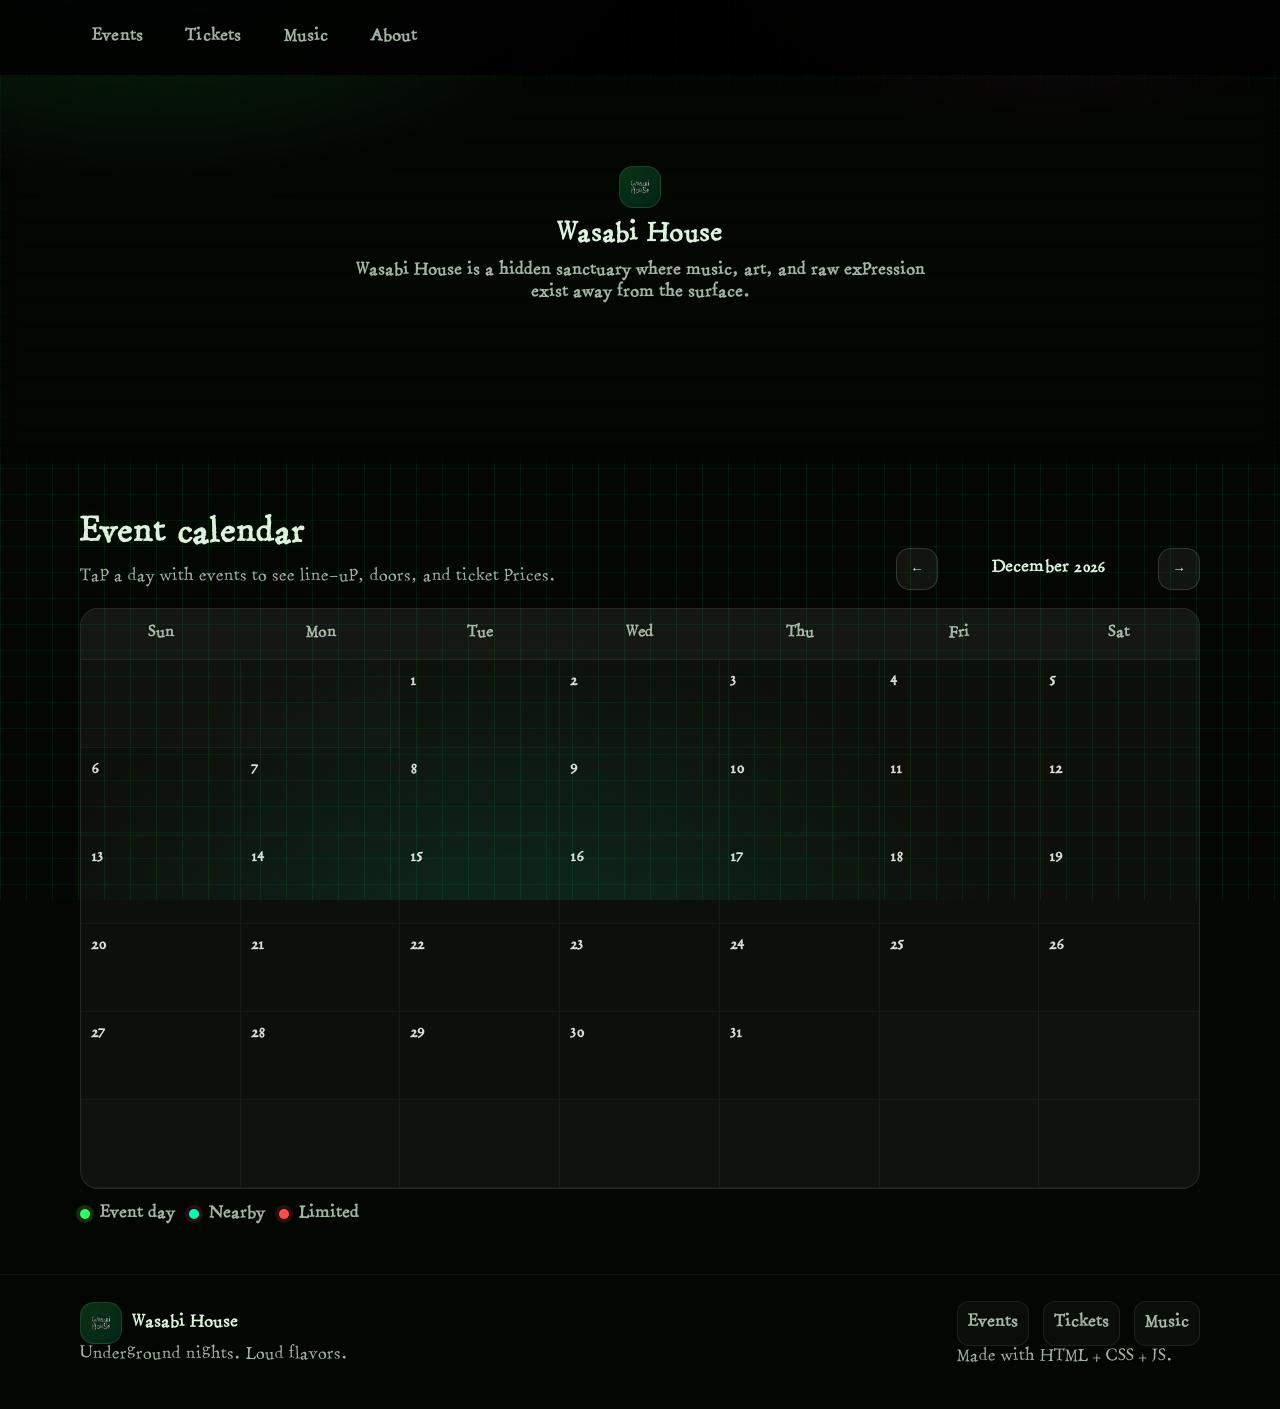
==== events.html @ 2dc0e208 "first commit" ====
<!doctype html>
<html lang="en">
  <head>
    <meta charset="UTF-8" />
    <meta name="viewport" content="width=device-width, initial-scale=1.0" />
    <meta name="description" content="Wasabi House — event calendar and ticket request." />
    <title>Wasabi House — Events</title>
    <link rel="stylesheet" href="./styles.css" />
  </head>
  <body>
    <a class="skip-link" href="#calendarGrid">Skip to calendar</a>

    <header class="site-header">
      <div class="container header-inner header-brand-inner">
        <div class="brand" aria-label="Wasabi House">
          <div class="brand-mark" aria-hidden="true">
            <img class="brand-logo" src="./photos/logo/IMG_7840_VSCO copy.png" alt="" width="42" height="42" />
          </div>
          <div class="brand-text">
            <div class="brand-name">Wasabi House</div>
            <div class="brand-sub">
              Wasabi House is a hidden sanctuary where music, art, and raw expression exist away from the surface.
            </div>
          </div>
        </div>
      </div>
    </header>

    <div class="menu-bar">
      <div class="container menu-inner">
        <nav class="nav" aria-label="Primary">
          <a href="./events.html">Events</a>
          <a href="./tickets.html">Tickets</a>
          <a href="./music.html">Music</a>
          <a href="./about.html">About</a>
        </nav>

        <button class="nav-toggle" type="button" aria-label="Open menu" aria-expanded="false" aria-controls="navMenu">
          Menu
        </button>
      </div>

      <div class="nav-drawer" id="navMenu" hidden>
        <div class="container nav-drawer-inner">
          <a href="./events.html">Events</a>
          <a href="./tickets.html">Tickets</a>
          <a href="./music.html">Music</a>
          <a href="./about.html">About</a>
        </div>
      </div>
    </div>

    <main id="main">
      <section class="section" id="events">
        <div class="container section-inner">
          <div class="section-head">
            <div>
              <h2>Event calendar</h2>
              <p class="muted">Tap a day with events to see line-up, doors, and ticket prices.</p>
            </div>
            <div class="calendar-toolbar" aria-label="Calendar controls">
              <button class="icon-btn" type="button" id="prevMonth" aria-label="Previous month">←</button>
              <div class="calendar-title" id="calendarTitle" aria-live="polite"></div>
              <button class="icon-btn" type="button" id="nextMonth" aria-label="Next month">→</button>
            </div>
          </div>

          <div class="calendar" role="group" aria-label="Monthly calendar">
            <div class="calendar-weekdays" aria-hidden="true">
              <div>Sun</div>
              <div>Mon</div>
              <div>Tue</div>
              <div>Wed</div>
              <div>Thu</div>
              <div>Fri</div>
              <div>Sat</div>
            </div>
            <div class="calendar-grid" id="calendarGrid"></div>
          </div>

          <div class="calendar-legend" aria-label="Legend">
            <span class="legend-item"><span class="dot dot-hot"></span> Event day</span>
            <span class="legend-item"><span class="dot dot-soon"></span> Nearby</span>
            <span class="legend-item"><span class="dot dot-full"></span> Limited</span>
          </div>
        </div>
      </section>
    </main>

    <!-- Modal -->
    <div class="modal-overlay" id="modalOverlay" hidden></div>
    <div class="modal" id="eventModal" role="dialog" aria-modal="true" aria-labelledby="modalTitle" hidden>
      <div class="modal-header">
        <div>
          <div class="modal-kicker">Wasabi House</div>
          <h3 class="modal-title" id="modalTitle">Event</h3>
          <div class="modal-subtitle" id="modalSubtitle"></div>
        </div>
        <button class="icon-btn modal-close" type="button" id="modalClose" aria-label="Close">✕</button>
      </div>

      <div class="modal-body">
        <div class="modal-cols">
          <div class="modal-left">
            <div class="modal-block">
              <div class="modal-label">Line-up / vibe</div>
              <div class="modal-description" id="modalDescription"></div>
            </div>

            <div class="modal-block modal-block-2">
              <div class="pill-row">
                <span class="pill" id="modalDoors"></span>
                <span class="pill" id="modalLocation"></span>
              </div>
              <div class="tags" id="modalTags"></div>
            </div>

            <div class="modal-block" id="modalChooserBlock">
              <div class="modal-label">If multiple events fall on this day:</div>
              <div class="event-chooser" id="eventChooser"></div>
            </div>
          </div>

          <div class="modal-right">
            <div class="modal-block">
              <div class="modal-label">Choose tickets</div>
              <div class="tier-list" id="tierList"></div>

              <div class="qty-row" aria-label="Quantity selector">
                <label class="qty-label" for="ticketQty">Quantity</label>
                <div class="qty-control">
                  <button class="qty-btn" type="button" id="qtyMinus" aria-label="Decrease quantity">−</button>
                  <input class="qty-input" id="ticketQty" type="number" min="1" step="1" value="1" inputmode="numeric" />
                  <button class="qty-btn" type="button" id="qtyPlus" aria-label="Increase quantity">+</button>
                </div>
              </div>

              <div class="total-row">
                <span>Total</span>
                <span class="total-value" id="totalValue">$—</span>
              </div>

              <div class="modal-actions">
                <button class="btn btn-primary w100" type="button" id="getTicketsBtn">Get tickets (email request)</button>
                <button class="btn btn-ghost w100" type="button" id="copyOrderBtn">Copy order summary</button>
              </div>

              <p class="fineprint modal-fineprint">
                Tickets are limited for this event. Prices may change. (Edit events and prices in `events.js`.)
              </p>
            </div>
          </div>
        </div>
      </div>
    </div>

    <footer class="site-footer">
      <div class="container footer-inner">
        <div class="footer-left">
          <div class="brand-mini">
            <span class="brand-mark" aria-hidden="true">
              <img class="brand-logo" src="./photos/logo/IMG_7840_VSCO copy.png" alt="" width="26" height="26" />
            </span>
            <span>Wasabi House</span>
          </div>
          <div class="muted">Underground nights. Loud flavors.</div>
        </div>
        <div class="footer-right">
          <div class="footer-links">
            <a href="./events.html">Events</a>
            <a href="./tickets.html">Tickets</a>
            <a href="./music.html">Music</a>
          </div>
          <div class="muted small">Made with HTML + CSS + JS.</div>
        </div>
      </div>
    </footer>

    <script src="./nav.js"></script>
    <script src="./data.js"></script>
    <script src="./events.js"></script>
  </body>
</html>
---- styles.css ----
:root{
  --bg: #040602;
  --panel: rgba(0,255,102,0.08);
  --panel-2: rgba(0,255,178,0.10);
  --text: rgba(232,255,232,0.95);
  --muted: rgba(232,255,232,0.70);
  --muted-2: rgba(232,255,232,0.48);
  --line: rgba(232,255,232,0.16);
  --accent: #2CFF65; /* neon wasabi green */
  --accent-2: #00FFB2; /* aqua pop */
  --accent-3: #FF3DF2; /* y2k hot pink */
  --danger: #FF4D4D;
  --shadow: 0 18px 60px rgba(0,0,0,0.65);
  --radius: 18px;
  --radius-sm: 12px;
  --container: 1120px;
  --focus: 0 0 0 4px rgba(44,255,101,0.25);
  --header-h: 390px;
  --menu-h: 74px;
}

@font-face{
  font-family: "Stamp";
  src: url("./fonts/Stamping Nico copy.ttf") format("truetype");
  font-display: swap;
  font-weight: 400;
  font-style: normal;
}

*{ box-sizing: border-box; }
html, body{ height: 100%; }
body{
  margin: 0;
  background:
    radial-gradient(900px 500px at 12% -10%, rgba(44,255,101,0.20), transparent 55%),
    radial-gradient(700px 420px at 82% -10%, rgba(255,61,242,0.14), transparent 52%),
    radial-gradient(900px 650px at 40% 110%, rgba(0,255,178,0.12), transparent 55%),
    repeating-linear-gradient(to right, rgba(44,255,101,0.08) 0 1px, transparent 1px 26px),
    repeating-linear-gradient(to bottom, rgba(0,255,178,0.06) 0 1px, transparent 1px 26px),
    var(--bg);
  background-attachment: fixed;
  color: var(--text);
  font-family: "Stamp", ui-sans-serif, system-ui, -apple-system, Segoe UI, Roboto, Arial, "Apple Color Emoji", "Segoe UI Emoji";
  line-height: 1.45;
}

/* Gate page must not show main-page chrome */
body.gate .menu-bar,
body.gate .site-header{
  display: none !important;
}

a{ color: inherit; }

h1, h2, h3{
  text-shadow: 0 0 18px rgba(44,255,101,0.12);
}

.skip-link{
  position: absolute;
  top: 10px;
  left: 10px;
  padding: 10px 14px;
  border-radius: 999px;
  background: rgba(0,0,0,0.7);
  border: 1px solid var(--line);
  transform: translateY(-200%);
  transition: transform 0.2s ease;
  z-index: 999;
}
.skip-link:focus{ transform: translateY(0); outline: none; box-shadow: var(--focus); }

.container{ width: min(var(--container), calc(100% - 32px)); margin: 0 auto; }

.site-header{
  position: relative;
  z-index: 100;
  backdrop-filter: blur(10px);
  background: rgba(0,0,0,0.15);
  border-bottom: none;
  overflow: hidden;
  isolation: isolate;
  min-height: var(--header-h);
  margin-top: var(--menu-h);
}

.site-header::before{
  content:"";
  position: absolute;
  inset: 0;
  background: url("./photos/header pic/DSC07140.JPG") center / cover no-repeat;
  opacity: 0.42;
  filter: blur(3px) saturate(1.1) contrast(1.05);
  transform: scale(1.06);
  z-index: -1;
  pointer-events: none;
}

.header-inner{
  display: flex;
  flex-direction: column;
  align-items: center;
  justify-content: center;
  padding: 92px 0 72px;
  gap: 10px;
}

.brand{ display: flex; flex-direction: column; align-items: center; gap: 10px; min-width: auto; }
.brand-text{ display: flex; flex-direction: column; align-items: center; }
.brand-mark{
  width: 42px;
  height: 42px;
  border-radius: 14px;
  display: grid;
  place-items: center;
  background: linear-gradient(135deg, rgba(44,255,101,0.18), rgba(0,255,178,0.12));
  border: 1px solid rgba(255,255,255,0.10);
  color: rgba(255,255,255,0.9);
}
.brand-logo{
  width: 100%;
  height: 100%;
  object-fit: contain;
  display: block;
  filter: drop-shadow(0 0 14px rgba(44,255,101,0.20));
}
.brand-name{ font-weight: 800; letter-spacing: 0.3px; }
.brand-name{
  font-weight: 1000;
  letter-spacing: 0.2px;
  font-size: 1.55rem;
}
.brand-sub{
  color: var(--muted);
  font-size: 1.02rem;
  margin-top: 6px;
  font-weight: 750;
  max-width: 76ch;
  text-align: center;
  line-height: 1.35;
}

.menu-bar{
  position: fixed;
  top: 0;
  left: 0;
  right: 0;
  z-index: 110;
  background: rgba(0,0,0,0.92);
  backdrop-filter: none;
  border-bottom: none;
}
.menu-inner{
  display: flex;
  align-items: center;
  justify-content: space-between;
  gap: 16px;
  padding: 14px 0;
}

.menu-bar .nav-drawer{
  border-top: none;
  background: transparent;
}

.nav{
  display: flex;
  gap: 18px;
  align-items: center;
}
.nav a{
  text-decoration: none;
  color: var(--muted);
  font-weight: 650;
  letter-spacing: 0.2px;
  padding: 12px 12px;
  border-radius: 12px;
  background: transparent;
  border: none;
  transition: transform 0.15s ease;
}
.nav a:hover{
  transform: translateY(-3px);
}
.nav-toggle{
  display: none;
  border: 1px solid var(--line);
  background: rgba(255,255,255,0.06);
  color: var(--text);
  padding: 10px 12px;
  border-radius: 12px;
  font-weight: 700;
}
.nav-toggle:focus{ outline: none; box-shadow: var(--focus); }

.nav-drawer{
  border-top: 1px solid rgba(255,255,255,0.08);
}
.nav-drawer-inner{
  padding: 10px 0 18px;
  display: grid;
  gap: 10px;
}
.nav-drawer a{
  text-decoration: none;
  color: var(--muted);
  font-weight: 700;
  padding: 12px 12px;
  border-radius: 14px;
  border: none;
  background: transparent;
  transition: transform 0.12s ease;
}
.nav-drawer a:hover{
  transform: translateY(-3px);
}

.hero{
  padding: 40px 0 10px;
}
.hero-inner{
  display: grid;
  grid-template-columns: 1.25fr 0.75fr;
  gap: 22px;
  align-items: stretch;
}
.hero h1{
  margin: 0;
  font-size: clamp(2.1rem, 4vw, 3rem);
  letter-spacing: 0.2px;
}
.hero-lead{ color: rgba(255,255,255,0.78); max-width: 60ch; font-size: 1.06rem; }
.muted{ color: var(--muted); }
.fineprint{ color: var(--muted-2); font-size: 0.88rem; margin: 10px 0 0; }

.photo-strip{
  margin-top: 18px;
  display: flex;
  gap: 12px;
  flex-wrap: wrap;
}
.photo-strip img{
  width: 108px;
  height: 78px;
  object-fit: cover;
  border-radius: 18px;
  border: 1px solid rgba(255,255,255,0.14);
  background: rgba(255,255,255,0.03);
  box-shadow: 0 0 34px rgba(44,255,101,0.10);
  transform: rotate(-1deg);
}
.photo-strip img:nth-child(2){ transform: rotate(1deg); }
.photo-strip img:nth-child(3){ transform: rotate(-0.4deg); }

/* Y2K entrance gate */
.gate-screen{
  position: fixed;
  inset: 0;
  z-index: 999;
  display: flex;
  align-items: center;
  justify-content: center;
  padding: 18px;
  color: var(--text);
}
.gate-bg{
  position: absolute;
  inset: 0;
  background: url("./photos/DSC01086 copy.JPG") center / cover no-repeat;
  opacity: 0.92;
  filter: blur(1px) saturate(0.8) contrast(1.05);
  transform: scale(1.08);
}
.gate-scan{
  display: none;
}
@keyframes scanMove{
  0%{ transform: translateY(-20px); }
  100%{ transform: translateY(20px); }
}
.gate-inner{
  position: relative;
  z-index: 2;
  width: auto;
  max-width: 100%;
  transform: translateY(-78px);
  border-radius: 0;
  border: none;
  background: transparent;
  box-shadow: none;
  padding: 0;
  backdrop-filter: none;
  text-align: center;
}
.gate .container.gate-inner{
  width: 100%;
  max-width: none;
}
.gate-logo{
  width: min(90vw, 1140px);
  aspect-ratio: 1 / 1;
  border-radius: 0;
  margin: 34px auto 4px;
  border: none;
  background: transparent;
  display: grid;
  place-items: center;
  overflow: hidden;
}
.gate-logo img{
  width: 100%;
  height: 100%;
  object-fit: contain;
  filter: drop-shadow(0 0 18px rgba(44,255,101,0.25));
}
.gate-kicker{
  font-weight: 950;
  letter-spacing: 0.26em;
  text-transform: uppercase;
  color: rgba(232,255,232,0.72);
  font-size: 0.80rem;
  margin-bottom: 10px;
}
.gate-kicker,
.gate-hint{
  display: none;
}
.gate-tagline{
  display: flex;
  flex-direction: column;
  align-items: center;
  justify-content: center;
  gap: 0.35em;
  margin: 0 auto;
  max-width: min(92vw, 52rem);
}
.gate-title{
  margin: 0;
  font-size: clamp(1.25rem, 4vw, 2.05rem);
  font-weight: 1000;
  letter-spacing: 0.02em;
  background: none;
  -webkit-background-clip: initial;
  background-clip: initial;
  color: rgba(255,255,255,0.95);
  text-shadow: 0 0 26px rgba(44,255,101,0.22);
  line-height: 1.2;
  transform: translateY(-88px);
}
.gate-enter{
  margin-top: 0;
  width: auto;
  animation: none;
  text-decoration: none;
}
@keyframes neonPulse{
  0%, 100%{ transform: translateY(0); filter: brightness(1); }
  50%{ transform: translateY(-1px); filter: brightness(1.05); }
}

.hero-actions{ display: flex; gap: 12px; flex-wrap: wrap; margin-top: 16px; }

.btn{
  display: inline-flex;
  align-items: center;
  justify-content: center;
  gap: 10px;
  border-radius: 14px;
  padding: 12px 16px;
  border: 1px solid rgba(255,255,255,0.14);
  background: rgba(255,255,255,0.06);
  color: var(--text);
  text-decoration: none;
  font-weight: 750;
  letter-spacing: 0.2px;
  cursor: pointer;
  transition: transform 0.12s ease, border-color 0.12s ease, background 0.12s ease;
}
.btn:hover{ transform: translateY(-3px); border-color: rgba(44,255,101,0.35); }
.btn:focus{ outline: none; box-shadow: var(--focus); }

.btn-primary{
  background: linear-gradient(135deg, rgba(44,255,101,0.26), rgba(0,255,178,0.14));
  border-color: rgba(44,255,101,0.60);
  box-shadow:
    0 0 0 2px rgba(44,255,101,0.10),
    0 0 32px rgba(44,255,101,0.20);
}
.gate .btn.gate-enter{
  padding: 0;
  gap: 0.2em;
  border-radius: 0;
  border: none !important;
  background: transparent !important;
  box-shadow: none !important;
  color: rgba(255,255,255,0.95);
  font-size: clamp(1.25rem, 4vw, 2.05rem);
  font-weight: 1000;
  letter-spacing: 0.02em;
  line-height: 1.2;
}
.gate .btn.gate-enter:hover{
  transform: translateY(-2px);
  border-color: transparent !important;
  background: transparent !important;
}
.btn-ghost{
  background: rgba(255,255,255,0.03);
}
.btn:hover.btn-primary{
  box-shadow:
    0 0 0 2px rgba(44,255,101,0.12),
    0 0 42px rgba(44,255,101,0.26);
}
.btn-small{ padding: 10px 12px; border-radius: 12px; font-size: 0.95rem; }
.w100{ width: 100%; }

.hero-badges{ display: flex; gap: 10px; flex-wrap: wrap; margin-top: 16px; }
.badge{
  padding: 10px 12px;
  border-radius: 999px;
  background: rgba(255,255,255,0.04);
  border: 1px solid rgba(255,255,255,0.10);
  color: rgba(255,255,255,0.78);
  font-weight: 650;
  font-size: 0.94rem;
}

.hero-card{
  position: relative;
  border-radius: var(--radius);
  background: rgba(255,255,255,0.05);
  border: 1px solid rgba(255,255,255,0.10);
  overflow: hidden;
  box-shadow: var(--shadow);
}
.hero-card::before{
  content:"";
  position: absolute;
  inset: 0;
  background-image: url("./photos/DSC01358 copy.JPG");
  background-size: cover;
  background-position: center;
  opacity: 0.35;
  filter: saturate(1.15) contrast(1.05) hue-rotate(-6deg);
}
.hero-card::after{
  content:"";
  position: absolute;
  inset: 0;
  background:
    radial-gradient(600px 220px at 20% 15%, rgba(44,255,101,0.22), transparent 58%),
    linear-gradient(135deg, rgba(44,255,101,0.14), rgba(0,0,0,0.55));
  pointer-events: none;
}
.hero-card-glow{
  position: absolute;
  inset: -80px -60px auto -60px;
  height: 220px;
  background: radial-gradient(circle at 30% 40%, rgba(44,255,101,0.32), transparent 60%);
  filter: blur(8px);
  pointer-events: none;
}
.hero-card-content{
  position: relative;
  padding: 22px;
  height: 100%;
  display: flex;
  flex-direction: column;
  justify-content: space-between;
}
.hero-card-title{
  color: var(--muted);
  font-weight: 800;
  letter-spacing: 0.2px;
}
.hero-card-spotlight{
  font-size: 1.15rem;
  font-weight: 900;
  margin-top: 10px;
}
.hero-card-meta{
  color: var(--muted);
  margin-top: 10px;
  font-size: 0.95rem;
}
.hero-card-cta{ margin-top: 16px; }

.section{
  padding: 48px 0;
}
.section.alt{
  background: rgba(255,255,255,0.02);
  border-top: 1px solid rgba(255,255,255,0.06);
  border-bottom: 1px solid rgba(255,255,255,0.06);
}
.section-inner{ display: block; }

.section-head{
  display: flex;
  align-items: flex-end;
  justify-content: space-between;
  gap: 18px;
  margin-bottom: 18px;
}
.section-head h2{
  margin: 0;
  font-size: clamp(1.4rem, 2.6vw, 2rem);
}
.section-head p{ margin: 8px 0 0; }

.calendar-toolbar{
  display: flex;
  align-items: center;
  gap: 10px;
}
.calendar-title{
  min-width: 200px;
  text-align: center;
  font-weight: 900;
  letter-spacing: 0.2px;
}
.icon-btn{
  width: 42px;
  height: 42px;
  border-radius: 14px;
  border: 1px solid rgba(255,255,255,0.14);
  background: rgba(255,255,255,0.06);
  color: var(--text);
  cursor: pointer;
  font-weight: 900;
  transition: transform 0.12s ease, border-color 0.12s ease;
}
.icon-btn:hover{ transform: translateY(-3px); border-color: rgba(124,255,107,0.35); }
.icon-btn:focus{ outline: none; box-shadow: var(--focus); }

.calendar{
  border-radius: var(--radius);
  background: rgba(255,255,255,0.04);
  border: 1px solid rgba(255,255,255,0.10);
  overflow: hidden;
}
.calendar-weekdays{
  display: grid;
  grid-template-columns: repeat(7, 1fr);
  gap: 0;
  background: rgba(255,255,255,0.03);
  border-bottom: 1px solid rgba(255,255,255,0.08);
}
.calendar-weekdays > div{
  padding: 14px 10px;
  color: var(--muted);
  font-weight: 800;
  font-size: 0.95rem;
  text-align: center;
}

.calendar-grid{
  display: grid;
  grid-template-columns: repeat(7, 1fr);
}
.day-cell{
  min-height: 88px;
  padding: 10px;
  border-right: 1px solid rgba(255,255,255,0.05);
  border-bottom: 1px solid rgba(255,255,255,0.05);
  position: relative;
}
.day-cell:nth-child(7n){ border-right: none; }

.day-number{
  font-weight: 900;
  color: rgba(255,255,255,0.86);
  font-size: 0.98rem;
}
.day-cell.is-out{
  background: rgba(255,255,255,0.01);
}
.day-cell .event-chips{
  margin-top: 8px;
  display: grid;
  gap: 6px;
}
.chip-day{
  display: inline-flex;
  align-items: center;
  gap: 8px;
  border-radius: 999px;
  padding: 6px 10px;
  border: 1px solid rgba(255,255,255,0.12);
  background: rgba(255,255,255,0.04);
  color: rgba(255,255,255,0.86);
  font-weight: 750;
  font-size: 0.88rem;
  cursor: pointer;
  transition: transform 0.12s ease, border-color 0.12s ease;
  text-decoration: none;
}
.chip-day:hover{ transform: translateY(-3px); border-color: rgba(124,255,107,0.35); }
.chip-day:focus{ outline: none; box-shadow: var(--focus); }
.dot{
  width: 10px;
  height: 10px;
  border-radius: 999px;
  background: rgba(255,255,255,0.5);
  box-shadow: 0 0 0 4px rgba(255,255,255,0.05);
}
.dot-hot{ background: var(--accent); box-shadow: 0 0 0 4px rgba(124,255,107,0.15); }
.dot-soon{ background: var(--accent-2); box-shadow: 0 0 0 4px rgba(255,61,154,0.14); }
.dot-full{ background: var(--danger); box-shadow: 0 0 0 4px rgba(255,77,77,0.14); }

.calendar-legend{
  margin-top: 14px;
  display: flex;
  gap: 14px;
  flex-wrap: wrap;
  color: var(--muted);
  font-weight: 650;
}
.legend-item{ display: inline-flex; align-items: center; gap: 10px; }

.ticket-cards{
  display: grid;
  grid-template-columns: repeat(3, 1fr);
  gap: 14px;
  margin-top: 16px;
}
.ticket-card{
  border-radius: var(--radius);
  background: rgba(255,255,255,0.04);
  border: 1px solid rgba(255,255,255,0.10);
  padding: 18px;
}
.ticket-card-top{
  display: flex;
  align-items: baseline;
  justify-content: space-between;
  gap: 10px;
}
.ticket-tier{
  font-weight: 950;
  letter-spacing: 0.3px;
}
.ticket-price{
  color: rgba(255,255,255,0.88);
  font-weight: 900;
}

.note{
  margin-top: 18px;
  padding: 14px;
  border-radius: 16px;
  background: rgba(124,255,107,0.08);
  border: 1px solid rgba(124,255,107,0.24);
  color: rgba(255,255,255,0.85);
}
.note code{
  padding: 2px 6px;
  border-radius: 10px;
  background: rgba(0,0,0,0.35);
  border: 1px solid rgba(255,255,255,0.10);
}

.music-grid{
  display: grid;
  grid-template-columns: 1fr 1fr;
  gap: 14px;
}
.music-card{
  border-radius: var(--radius);
  background: rgba(255,255,255,0.04);
  border: 1px solid rgba(255,255,255,0.10);
  padding: 18px;
}
.music-card-wide{ grid-column: 1 / -1; }
.music-card-title{ font-weight: 950; margin-bottom: 8px; }
.tags{
  display: flex;
  flex-wrap: wrap;
  gap: 8px;
  margin-top: 10px;
}
.tag{
  border: 1px solid rgba(255,255,255,0.12);
  background: rgba(255,255,255,0.04);
  padding: 8px 10px;
  border-radius: 999px;
  color: rgba(255,255,255,0.85);
  font-weight: 750;
  font-size: 0.9rem;
}

.about-grid{
  display: grid;
  grid-template-columns: 1.3fr 0.7fr;
  gap: 18px;
  align-items: start;
}
.about-card{
  border-radius: var(--radius);
  background: rgba(255,255,255,0.04);
  border: 1px solid rgba(255,255,255,0.10);
  padding: 18px;
}
.about-card-title{ font-weight: 950; margin-bottom: 10px; }
.rules{ margin: 0; padding-left: 18px; color: rgba(255,255,255,0.80); }
.rules li{ margin: 8px 0; }
.about-card-actions{ margin-top: 14px; }

.site-footer{
  padding: 26px 0 40px;
  border-top: 1px solid rgba(255,255,255,0.06);
}
.footer-inner{ display: flex; align-items: center; justify-content: space-between; gap: 18px; }
.brand-mini{ display: flex; align-items: center; gap: 10px; font-weight: 900; }
.footer-links{ display: flex; gap: 14px; flex-wrap: wrap; }
.footer-links a{
  text-decoration: none;
  color: var(--muted);
  font-weight: 750;
  padding: 10px 10px;
  border-radius: 12px;
  border: 1px solid rgba(255,255,255,0.08);
  background: rgba(255,255,255,0.03);
  transition: transform 0.12s ease, border-color 0.12s ease, background 0.12s ease, color 0.15s ease;
}
.footer-links a:hover{
  color: rgba(255,255,255,0.93);
  border-color: rgba(124,255,107,0.30);
  transform: translateY(-3px);
}

/* Modal */
.modal-overlay{
  position: fixed;
  inset: 0;
  background: rgba(0,0,0,0.64);
  z-index: 200;
}
.modal{
  position: fixed;
  left: 50%;
  top: 50%;
  transform: translate(-50%, -50%);
  width: min(980px, calc(100% - 24px));
  max-height: min(88vh, 860px);
  overflow: auto;
  z-index: 201;
  border-radius: 22px;
  background: rgba(12,13,16,0.88);
  border: 1px solid rgba(255,255,255,0.14);
  box-shadow: var(--shadow);
  backdrop-filter: blur(12px);
}
.modal-header{
  display: flex;
  align-items: flex-start;
  justify-content: space-between;
  gap: 12px;
  padding: 18px 18px 0;
}
.modal-kicker{
  color: var(--muted);
  font-weight: 900;
  letter-spacing: 0.2px;
  margin-bottom: 6px;
  text-transform: uppercase;
  font-size: 0.85rem;
}
.modal-title{ margin: 0; font-size: 1.35rem; font-weight: 950; }
.modal-subtitle{ color: var(--muted); margin-top: 6px; font-weight: 700; }
.modal-close{
  border-radius: 14px;
  width: 44px;
  height: 44px;
  padding: 0;
}
.modal-body{ padding: 14px 18px 18px; }
.modal-cols{
  display: grid;
  grid-template-columns: 1.1fr 0.9fr;
  gap: 14px;
}
.modal-block{
  border-radius: 18px;
  border: 1px solid rgba(255,255,255,0.10);
  background: rgba(255,255,255,0.04);
  padding: 14px;
}
.modal-label{
  color: var(--muted);
  font-weight: 900;
  letter-spacing: 0.2px;
  font-size: 0.95rem;
  margin-bottom: 8px;
}
.modal-description{ color: rgba(255,255,255,0.86); white-space: pre-wrap; }
.modal-block-2{ margin-top: 12px; }
.pill-row{ display: flex; gap: 10px; flex-wrap: wrap; }
.pill{
  display: inline-flex;
  align-items: center;
  gap: 8px;
  padding: 8px 10px;
  border-radius: 999px;
  border: 1px solid rgba(255,255,255,0.12);
  background: rgba(255,255,255,0.03);
  color: rgba(255,255,255,0.86);
  font-weight: 800;
}
.event-chooser{ display: grid; gap: 10px; margin-top: 4px; }
.chooser-btn{
  text-align: left;
  border-radius: 16px;
  border: 1px solid rgba(255,255,255,0.12);
  background: rgba(255,255,255,0.03);
  padding: 12px 12px;
  color: rgba(255,255,255,0.86);
  cursor: pointer;
  transition: border-color 0.12s ease, transform 0.12s ease;
}
.chooser-btn:hover{ transform: translateY(-3px); border-color: rgba(124,255,107,0.35); }
.chooser-btn[aria-pressed="true"]{
  border-color: rgba(124,255,107,0.5);
  background: rgba(124,255,107,0.10);
}

.tier-list{ display: grid; gap: 10px; }
.tier-btn{
  border-radius: 16px;
  border: 1px solid rgba(255,255,255,0.12);
  background: rgba(255,255,255,0.03);
  padding: 12px 12px;
  cursor: pointer;
  display: flex;
  align-items: baseline;
  justify-content: space-between;
  gap: 12px;
  transition: border-color 0.12s ease, transform 0.12s ease, background 0.12s ease;
  text-align: left;
}
.tier-btn:hover{ transform: translateY(-3px); border-color: rgba(124,255,107,0.35); }
.tier-btn[aria-pressed="true"]{
  border-color: rgba(124,255,107,0.55);
  background: rgba(124,255,107,0.10);
}
.tier-main{ font-weight: 950; }
.tier-price{ color: rgba(255,255,255,0.86); font-weight: 950; }

.qty-row{ margin-top: 12px; display: flex; align-items: center; justify-content: space-between; gap: 14px; }
.qty-label{ font-weight: 900; color: var(--muted); }
.qty-control{
  display: flex; align-items: center; gap: 10px;
}
.qty-btn{
  width: 42px; height: 42px;
  border-radius: 14px;
  border: 1px solid rgba(255,255,255,0.14);
  background: rgba(255,255,255,0.06);
  color: var(--text);
  cursor: pointer;
  font-weight: 950;
  transition: transform 0.12s ease, border-color 0.12s ease;
}
.qty-btn:hover{ transform: translateY(-3px); border-color: rgba(124,255,107,0.35); }
.qty-btn:focus{ outline: none; box-shadow: var(--focus); }
.qty-input{
  width: 86px;
  height: 42px;
  border-radius: 14px;
  border: 1px solid rgba(255,255,255,0.14);
  background: rgba(255,255,255,0.04);
  color: var(--text);
  padding: 0 12px;
  font-weight: 900;
}
.qty-input:focus{ outline: none; box-shadow: var(--focus); }

.total-row{
  margin-top: 12px;
  display: flex;
  align-items: center;
  justify-content: space-between;
  gap: 10px;
  padding: 12px;
  border-radius: 16px;
  border: 1px solid rgba(255,255,255,0.10);
  background: rgba(255,255,255,0.03);
}
.total-value{ font-weight: 950; font-size: 1.15rem; }

.modal-actions{
  margin-top: 12px;
  display: grid;
  gap: 10px;
}

/* Home page: center + no gradients/boxes */
body.home{
  background: var(--bg);
  background-attachment: initial;
}
body.home .hero-inner{
  grid-template-columns: 1fr;
  text-align: center;
}
body.home .section{
  background: transparent;
}
body.home .section.alt{
  background: transparent;
  border: none;
}
body.home .section-head{
  justify-content: center;
  text-align: center;
  align-items: center;
  flex-direction: column;
}

body.home .hero-actions{
  justify-content: center;
}
body.home .hero-actions .btn{
  background: transparent !important;
  border: none !important;
  box-shadow: none !important;
  padding: 10px 6px !important;
  text-decoration: underline;
  text-underline-offset: 6px;
}

body.home .hero-actions .btn-primary{
  color: var(--accent) !important;
}
body.home .hero-actions .btn-ghost{
  color: var(--muted) !important;
}

body.home .home-spotlight{
  margin-top: 16px;
  display: grid;
  justify-items: center;
  gap: 6px;
}
body.home .home-spotlight-label{
  color: var(--muted);
  font-weight: 900;
  letter-spacing: 0.18em;
  text-transform: uppercase;
  font-size: 0.78rem;
}
body.home .home-spotlight-artists,
body.home .home-spotlight-location{
  font-weight: 950;
  color: rgba(232,255,232,0.90);
}
body.home .home-spotlight-links{
  margin-top: 10px;
  display: flex;
  gap: 16px;
  flex-wrap: wrap;
  justify-content: center;
}
body.home .home-link{
  color: var(--accent);
  font-weight: 900;
  text-decoration: underline;
  text-underline-offset: 6px;
}
body.home .home-link:hover{
  transform: translateY(-3px);
}

body.home .photo-strip{
  margin-top: 18px;
  justify-content: center;
}
body.home .photo-strip img{
  border: none;
  box-shadow: none;
  border-radius: 0;
  transform: none;
}

body.home .music-grid{
  grid-template-columns: 1fr;
  justify-items: center;
}
body.home .music-card,
body.home .about-card{
  background: transparent !important;
  border: none !important;
  box-shadow: none !important;
  padding: 0 !important;
}
body.home .music-card .btn,
body.home .about-card-actions .btn,
body.home .footer-links a{
  background: transparent !important;
  border: none !important;
  box-shadow: none !important;
  padding: 0 !important;
  text-decoration: underline;
  text-underline-offset: 6px;
  font-weight: 950;
}
body.home .tag{
  border: none !important;
  background: transparent !important;
  padding: 0 !important;
}
body.home .tags{
  justify-content: center;
}
body.home .about-grid{
  grid-template-columns: 1fr;
  justify-items: center;
}

body.home .home-events .container{
  text-align: center;
}
body.home .home-event-list{
  margin-top: 12px;
  display: grid;
  justify-items: center;
  gap: 14px;
}
body.home .home-event{
  width: min(760px, 100%);
  padding: 0 6px;
}
body.home .home-event-date{
  color: var(--muted);
  font-weight: 900;
  letter-spacing: 0.1em;
  text-transform: uppercase;
  font-size: 0.78rem;
}
body.home .home-event-title{
  font-weight: 1000;
  margin-top: 6px;
}
body.home .home-event-meta{
  margin-top: 8px;
  display: grid;
  gap: 6px;
  color: var(--muted);
  font-weight: 700;
}
body.home .home-event-links{
  margin-top: 10px;
}

/* Past event poster gallery */
.poster-strip{
  margin-top: 18px;
  display: flex;
  gap: 16px;
  overflow-x: auto;
  padding: 8px 4px 18px;
  scroll-snap-type: x mandatory;
  scrollbar-width: none; /* Firefox: hidden by default */
}
.poster-strip::-webkit-scrollbar{ height: 0px; }
.poster-strip::-webkit-scrollbar-thumb{
  background: rgba(255,255,255,1);
  border-radius: 999px;
}
.poster-strip:hover{ scrollbar-width: thin; }
.poster-strip:hover::-webkit-scrollbar{ height: 2px; }
.poster-strip:hover::-webkit-scrollbar-thumb{ background: rgba(255,255,255,1); }

/* Also show briefly after scroll (JS toggles this class) */
.poster-strip.is-scrolling{ scrollbar-width: thin; }
.poster-strip.is-scrolling::-webkit-scrollbar{ height: 2px; }
.poster-strip.is-scrolling::-webkit-scrollbar-thumb{ background: rgba(255,255,255,1); }

.poster-card{
  flex: 0 0 auto;
  scroll-snap-align: start;
  text-decoration: none;
  display: block;
  transform: translateZ(0);
  transition: transform 0.15s ease;
}
.poster-card:hover{ transform: translateY(-3px); }
.poster-card img{
  width: 190px;
  height: auto;
  display: block;
  border-radius: 0;
  box-shadow: none;
  border: none;
}

/* Media cards (YouTube/SoundCloud) */
.media-card{
  flex: 0 0 auto;
  scroll-snap-align: start;
  text-decoration: none;
  display: block;
  width: 190px;
  position: relative;
  overflow: hidden;
  transform: translateZ(0);
  transition: transform 0.15s ease;
}
.media-card:hover{ transform: translateY(-3px); }
.media-card img{
  width: 190px;
  height: auto;
  display: block;
  object-fit: initial;
  border: none;
  border-radius: 0;
  box-shadow: none;
}
.media-title{
  position: absolute;
  left: 0;
  right: 0;
  bottom: 0;
  padding: 10px 10px;
  font-weight: 950;
  font-size: 0.92rem;
  color: rgba(255,255,255,0.95);
  background: rgba(0,0,0,0.0);
  opacity: 0;
  transition: opacity 0.15s ease, background 0.15s ease;
}
.media-card:hover .media-title{
  background: rgba(0,0,0,0.8);
  opacity: 1;
}
.media-title span{
  display: -webkit-box;
  line-clamp: 2;
  -webkit-line-clamp: 2;
  -webkit-box-orient: vertical;
  overflow: hidden;
}

/* Custom thin scroll indicator (works even when OS hides scrollbars) */
.scroll-indicator{
  height: 2px;
  background: rgba(255,255,255,0.18);
  margin: 0 4px 14px;
  position: relative;
  overflow: hidden;
}
.scroll-thumb{
  height: 100%;
  background: rgba(255,255,255,1);
  width: 40px;
  transform: translateX(0);
  transition: transform 0.08s linear;
}

/* Current section */
.current{
  position: relative;
  padding: 90px 0;
  margin-top: 30px;
}
.current-bg{
  position: absolute;
  inset: 0;
  background: url("./photos/current/DSC07485.JPG") center / cover no-repeat;
  filter: saturate(1.05) contrast(1.05);
  opacity: 1;
}
.current::before{
  content:"";
  position: absolute;
  inset: 0;
  background: rgba(255,255,255,0.78);
  pointer-events: none;
}
.current-inner{
  position: relative;
  z-index: 1;
}
.current-title{
  margin: 0;
  color: #000;
  font-weight: 1000;
  font-size: clamp(2rem, 4vw, 3rem);
  text-shadow: none;
}
.current-copy{
  margin-top: 18px;
  max-width: 78ch;
  color: #000;
}
.current-copy p{
  margin: 0 0 14px;
  line-height: 1.7;
  color: #000;
  font-weight: 750;
}
.current-ig{
  margin-top: 14px;
  font-weight: 1000;
  color: #000;
}

/* Speaker story section */
.speaker-story{
  padding: 0;
}
.story-card{
  display: block;
  position: relative;
  text-decoration: none;
  color: rgba(255,255,255,0.95);
  overflow: hidden;
}
.story-bg{
  position: absolute;
  inset: 0;
  background: url("./speaker/top/DSC01382.JPG") center / cover no-repeat;
  filter: saturate(1.05) contrast(1.05);
}
.story-inner{
  position: relative;
  z-index: 1;
  min-height: 520px;
  padding: 0;
  display: flex;
  flex-direction: column;
  align-items: center;
  justify-content: center;
  gap: 10px;
}
.story-title{
  margin: 0;
  font-size: clamp(1.6rem, 3.2vw, 2.4rem);
  font-weight: 1000;
  text-shadow: none;
  text-align: center;
  padding: 0 14px;
  white-space: nowrap;
}
.story-cta{
  margin-top: 0;
  font-weight: 1000;
  opacity: 1;
  text-align: center;
  cursor: pointer;
  transition: transform 0.15s ease;
}
.story-cta:hover{ transform: translateY(-3px); }

@media (max-width: 720px){
  .story-inner{ min-height: 380px; }
  .story-title{ white-space: normal; }
}

.poster-section{
  padding-top: 84px;
}
.poster-frame{
  width: 100%;
  display: flex;
  justify-content: center;
  align-items: center;
}
.poster-frame img{
  width: min(980px, 100%);
  height: auto;
  display: block;
  box-shadow: none;
  border: none;
}

/* Chill-smoking section (home page) */
.chill-smoking{
  padding: 62px 0;
}
.chill-inner{
  padding-left: 0;
  padding-right: 0;
}
.chill-grid{
  display: grid;
  grid-template-columns: 1fr 1fr;
  gap: 26px;
  align-items: center;
}
.chill-photo img{
  width: 100%;
  height: auto;
  display: block;
  border-radius: 0;
}
.chill-copy{
  padding-right: 28px;
}
.chill-copy h2{
  margin: 0;
  font-size: clamp(1.6rem, 2.8vw, 2.1rem);
  font-weight: 1000;
  letter-spacing: 0.1px;
  color: rgba(232,255,232,0.95);
}
.chill-copy p{
  margin: 14px 0 0;
  font-size: 1.05rem;
  color: var(--muted);
  line-height: 1.6;
}

@media (max-width: 720px){
  .chill-grid{ grid-template-columns: 1fr; }
  .chill-copy{ padding-right: 0; }
}

/* Listen mix tape section (home page) */
.listen-mix{
  padding: 40px 0;
}
.listen-mix .section-head{
  justify-content: center;
  text-align: center;
  align-items: center;
}
.listen-actions{
  margin-top: 18px;
}

/* Mix tape now uses the same horizontal poster-strip styles */

/* House section (opposite layout) */
.house-grid{
  display: grid;
  grid-template-columns: 1fr 1fr;
  gap: 26px;
  align-items: center;
}
.house-copy{
  padding-left: 28px;
  text-align: left;
}
.house-copy p{
  margin: 0;
  font-size: 1.05rem;
  color: var(--muted);
  line-height: 1.6;
}
@media (max-width: 720px){
  .house-grid{ grid-template-columns: 1fr; }
  .house-grid .chill-photo{
    grid-row: 1;
  }
  .house-grid .house-copy{
    grid-row: 2;
    padding-left: 0;
  }
}

/* Responsive */
@media (max-width: 920px){
  .hero-inner{ grid-template-columns: 1fr; }
  .section-head{ flex-direction: column; align-items: flex-start; }
  .ticket-cards{ grid-template-columns: 1fr; }
  .music-grid{ grid-template-columns: 1fr; }
  .music-card-wide{ grid-column: auto; }
  .about-grid{ grid-template-columns: 1fr; }
  .footer-inner{ flex-direction: column; align-items: flex-start; }
  .modal-cols{ grid-template-columns: 1fr; }
}
@media (max-width: 720px){
  :root{ --header-h: 255px; --menu-h: 64px; }
  .nav{ display: flex !important; }
  .nav-toggle{ display: none !important; }
  .nav-drawer{ display: none; }
  .photo-strip img{ width: 94px; height: 70px; }
  .gate-inner{ padding: 22px 16px; }
  body.home .brand-mark{ display: none; }
  body.home .brand{ min-width: auto; }
}
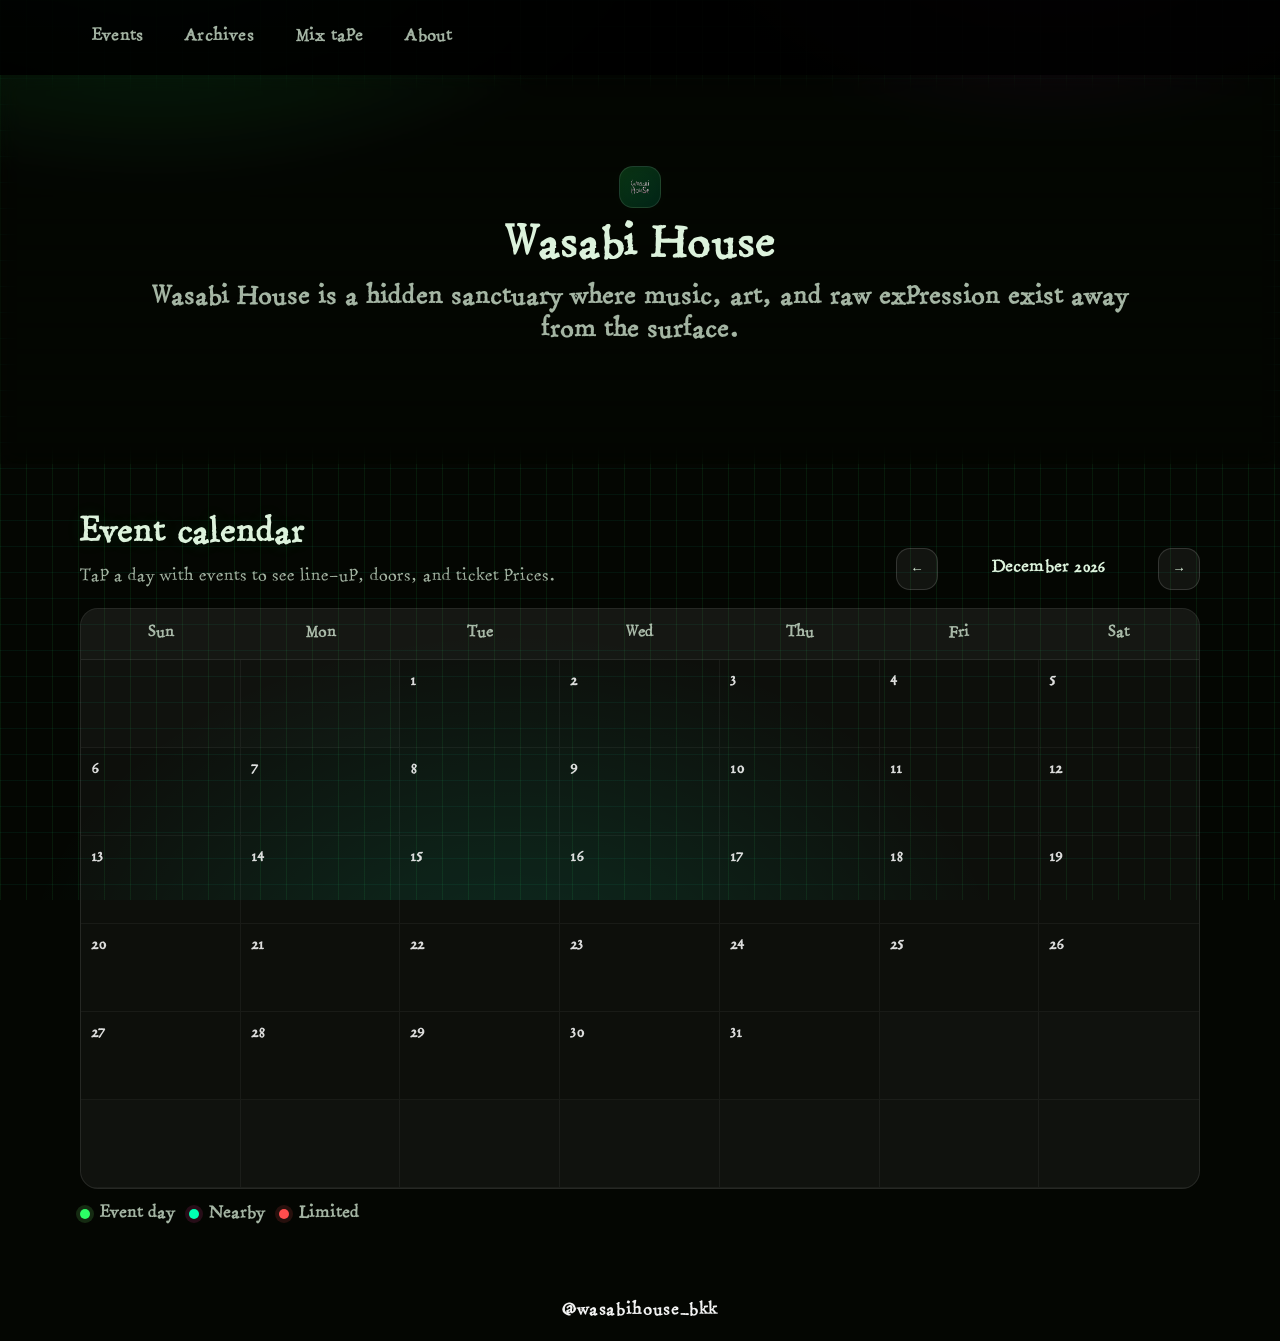
==== commit fde16651: "second commit" ====
--- a/events.html
+++ b/events.html
@@ -29,9 +29,9 @@
     <div class="menu-bar">
       <div class="container menu-inner">
         <nav class="nav" aria-label="Primary">
-          <a href="./events.html">Events</a>
-          <a href="./tickets.html">Tickets</a>
-          <a href="./music.html">Music</a>
+          <a href="./home.html#events">Events</a>
+          <a href="./photo-archive.html">Archives</a>
+          <a href="./home.html#mix-tape">Mix tape</a>
           <a href="./about.html">About</a>
         </nav>
 
@@ -42,9 +42,9 @@
 
       <div class="nav-drawer" id="navMenu" hidden>
         <div class="container nav-drawer-inner">
-          <a href="./events.html">Events</a>
-          <a href="./tickets.html">Tickets</a>
-          <a href="./music.html">Music</a>
+          <a href="./home.html#events">Events</a>
+          <a href="./photo-archive.html">Archives</a>
+          <a href="./home.html#mix-tape">Mix tape</a>
           <a href="./about.html">About</a>
         </div>
       </div>
@@ -154,27 +154,7 @@
       </div>
     </div>
 
-    <footer class="site-footer">
-      <div class="container footer-inner">
-        <div class="footer-left">
-          <div class="brand-mini">
-            <span class="brand-mark" aria-hidden="true">
-              <img class="brand-logo" src="./photos/logo/IMG_7840_VSCO copy.png" alt="" width="26" height="26" />
-            </span>
-            <span>Wasabi House</span>
-          </div>
-          <div class="muted">Underground nights. Loud flavors.</div>
-        </div>
-        <div class="footer-right">
-          <div class="footer-links">
-            <a href="./events.html">Events</a>
-            <a href="./tickets.html">Tickets</a>
-            <a href="./music.html">Music</a>
-          </div>
-          <div class="muted small">Made with HTML + CSS + JS.</div>
-        </div>
-      </div>
-    </footer>
+    <div class="instagram-id">@wasabihouse_bkk</div>
 
     <script src="./nav.js"></script>
     <script src="./data.js"></script>
--- a/styles.css
+++ b/styles.css
@@ -128,11 +128,11 @@
 .brand-name{
   font-weight: 1000;
   letter-spacing: 0.2px;
-  font-size: 1.55rem;
+  font-size: 2.55rem;
 }
 .brand-sub{
   color: var(--muted);
-  font-size: 1.02rem;
+  font-size: 1.52rem;
   margin-top: 6px;
   font-weight: 750;
   max-width: 76ch;
@@ -260,8 +260,17 @@
   display: flex;
   align-items: center;
   justify-content: center;
+  justify-content: safe center;
   padding: 18px;
+  padding-top: max(18px, env(safe-area-inset-top, 0px));
+  padding-bottom: max(18px, env(safe-area-inset-bottom, 0px));
+  min-height: 100dvh;
+  max-height: 100dvh;
+  overflow-y: auto;
+  overflow-x: hidden;
+  -webkit-overflow-scrolling: touch;
   color: var(--text);
+  box-sizing: border-box;
 }
 .gate-bg{
   position: absolute;
@@ -283,24 +292,35 @@
   z-index: 2;
   width: auto;
   max-width: 100%;
-  transform: translateY(-78px);
+  display: flex;
+  flex-direction: column;
+  align-items: center;
+  justify-content: center;
+  gap: clamp(6px, 1.5dvh, 16px);
+  margin: auto 0;
+  flex: 0 1 auto;
+  max-height: min(100dvh - 36px, 100%);
   border-radius: 0;
   border: none;
   background: transparent;
   box-shadow: none;
-  padding: 0;
+  padding: 8px 0;
   backdrop-filter: none;
   text-align: center;
+  box-sizing: border-box;
 }
 .gate .container.gate-inner{
   width: 100%;
   max-width: none;
 }
 .gate-logo{
-  width: min(90vw, 1140px);
+  /* Cap by width *and* height so wide short viewports still show title + Enter */
+  width: min(60vw, 50dvh, 520px);
+  max-width: 100%;
   aspect-ratio: 1 / 1;
+  flex-shrink: 0;
   border-radius: 0;
-  margin: 34px auto 4px;
+  margin: 0 auto;
   border: none;
   background: transparent;
   display: grid;
@@ -332,6 +352,7 @@
   justify-content: center;
   gap: 0.35em;
   margin: 0 auto;
+  flex-shrink: 0;
   max-width: min(92vw, 52rem);
 }
 .gate-title{
@@ -345,7 +366,6 @@
   color: rgba(255,255,255,0.95);
   text-shadow: 0 0 26px rgba(44,255,101,0.22);
   line-height: 1.2;
-  transform: translateY(-88px);
 }
 .gate-enter{
   margin-top: 0;
@@ -1053,6 +1073,17 @@
   margin-top: 10px;
 }
 
+body.about-page{
+  background: #000;
+  color: #fff;
+}
+body.about-page .section{
+  background: transparent;
+}
+body.about-page .muted{
+  color: rgba(255,255,255,0.78);
+}
+
 /* Past event poster gallery */
 .poster-strip{
   margin-top: 18px;
@@ -1259,20 +1290,80 @@
 }
 
 .poster-section{
-  padding-top: 84px;
+  padding-top: 24px;
+}
+.poster-page{
+  background: #000;
+  color: #fff;
+  min-height: 100vh;
+}
+.poster-page .poster-section{
+  padding: 32px 0 24px;
+}
+.poster-layout{
+  display: grid;
+  grid-template-columns: minmax(260px, 42%) minmax(280px, 58%);
+  gap: 28px;
+  align-items: start;
+}
+.poster-details{
+  padding: 14px 10px 14px 4px;
+}
+.poster-details h2{
+  margin: 0;
+  font-size: clamp(2rem, 4.2vw, 3.1rem);
+  color: #fff;
+  text-shadow: none;
+}
+.poster-details .muted{
+  color: rgba(255,255,255,0.8);
+  font-size: 0.94rem;
+}
+.poster-meta{
+  margin-top: 14px;
+  display: grid;
+  gap: 6px;
+}
+.poster-meta p{
+  margin: 0;
+  line-height: 1.5;
+  color: rgba(255,255,255,0.94);
+  font-size: 0.92rem;
+}
+.poster-meta strong{
+  color: #fff;
+  font-size: 0.86rem;
+  letter-spacing: 0.04em;
 }
 .poster-frame{
   width: 100%;
   display: flex;
-  justify-content: center;
-  align-items: center;
+  justify-content: flex-start;
+  align-items: flex-start;
+  padding: 24px;
+  background: rgba(255,255,255,0.03);
 }
 .poster-frame img{
-  width: min(980px, 100%);
+  width: min(460px, 100%);
   height: auto;
   display: block;
   box-shadow: none;
   border: none;
+}
+@media (max-width: 720px){
+  .poster-layout{
+    grid-template-columns: minmax(180px, 42%) minmax(180px, 58%);
+    gap: 16px;
+  }
+  .poster-frame{
+    padding: 12px;
+  }
+  .poster-frame img{
+    width: min(320px, 100%);
+  }
+  .poster-details{
+    padding: 4px 0 0;
+  }
 }
 
 /* Chill-smoking section (home page) */
@@ -1357,6 +1448,250 @@
   .house-grid .house-copy{
     grid-row: 2;
     padding-left: 0;
+  }
+}
+
+/* Artists and Photo-arc sections */
+.artists-section,
+.photo-arc-section{
+  position: relative;
+  padding: 0;
+  overflow: hidden;
+}
+.artists-card,
+.photo-arc-card{
+  display: block;
+  position: relative;
+  text-decoration: none;
+  color: rgba(255,255,255,0.96);
+  overflow: hidden;
+}
+.artists-bg,
+.photo-arc-bg{
+  position: absolute;
+  inset: 0;
+  background-position: center;
+  background-repeat: no-repeat;
+  background-size: cover;
+  filter: saturate(1.04) contrast(1.03);
+}
+.artists-bg{
+  background-image: url("./photos/artists/DSC09343 2.JPG");
+}
+.photo-arc-bg{
+  background-image: url("./photos/photo-arc/DSC01355 copy.JPG");
+}
+.artists-section::before,
+.photo-arc-section::before{
+  content: "";
+  position: absolute;
+  inset: 0;
+  background: rgba(0,0,0,0.38);
+  pointer-events: none;
+}
+.artists-inner,
+.photo-arc-inner{
+  position: relative;
+  z-index: 1;
+  min-height: 260px;
+  display: flex;
+  flex-direction: column;
+  gap: 8px;
+  align-items: center;
+  justify-content: center;
+}
+.artists-title,
+.photo-arc-title{
+  margin: 0;
+  font-size: clamp(2rem, 4.8vw, 3.5rem);
+  color: rgba(255,255,255,0.96);
+  text-shadow: 0 10px 26px rgba(0,0,0,0.35);
+}
+.artists-cta,
+.photo-arc-cta{
+  margin-top: 0;
+  font-weight: 1000;
+  opacity: 1;
+  text-align: center;
+  transition: transform 0.15s ease;
+}
+.artists-card:hover .artists-cta,
+.photo-arc-card:hover .photo-arc-cta{
+  transform: translateY(-3px);
+}
+
+.instagram-id{
+  text-align: center;
+  color: rgba(255,255,255,0.95);
+  font-weight: 900;
+  letter-spacing: 0.04em;
+  margin: 26px 0 34px;
+  padding-bottom: 18px;
+}
+
+/* Speaker page: newspaper-like collage */
+.speaker-page{
+  background: #000;
+  color: #fff;
+  min-height: 100vh;
+}
+.speaker-paper{
+  padding: 34px 0 16px;
+}
+.speaker-layout{
+  display: grid;
+  gap: 20px;
+}
+.speaker-headline{
+  border: 1px solid rgba(255,255,255,0.22);
+  padding: 22px;
+}
+.speaker-kicker{
+  margin: 0 0 8px;
+  text-transform: uppercase;
+  letter-spacing: 0.08em;
+  font-size: 0.78rem;
+  color: rgba(255,255,255,0.72);
+}
+.speaker-headline h1{
+  margin: 0;
+  font-size: clamp(1.8rem, 4.4vw, 3rem);
+  line-height: 1.04;
+}
+.speaker-subtitle{
+  margin: 8px 0 0;
+  font-size: clamp(1.05rem, 2.2vw, 1.4rem);
+  color: rgba(255,255,255,0.92);
+  text-shadow: none;
+}
+.speaker-headline p{
+  margin: 12px 0 0;
+  max-width: 70ch;
+  color: rgba(255,255,255,0.82);
+  line-height: 1.5;
+}
+.speaker-story-block{
+  border: 1px solid rgba(255,255,255,0.2);
+  padding: 16px;
+  background: rgba(255,255,255,0.02);
+}
+.speaker-story-block h2{
+  margin: 0 0 8px;
+  font-size: 1rem;
+  letter-spacing: 0.04em;
+  text-transform: uppercase;
+}
+.speaker-story-block p{
+  margin: 0;
+  color: rgba(255,255,255,0.86);
+  line-height: 1.45;
+}
+.speaker-photos{
+  display: grid;
+  grid-template-columns: repeat(4, 1fr);
+  gap: 12px;
+}
+.speaker-photo{
+  margin: 0;
+  border: 1px solid rgba(255,255,255,0.2);
+  padding: 6px;
+  background: rgba(255,255,255,0.02);
+}
+.speaker-photo img{
+  width: 100%;
+  height: 180px;
+  object-fit: cover;
+  display: block;
+  filter: grayscale(0.06) contrast(1.06);
+}
+.speaker-closing{
+  border-top: 1px solid rgba(255,255,255,0.3);
+  padding: 12px 0 2px;
+  color: rgba(255,255,255,0.8);
+  font-style: italic;
+}
+@media (max-width: 900px){
+  .speaker-photos{
+    grid-template-columns: repeat(2, 1fr);
+  }
+  .speaker-photo img{
+    height: 170px;
+  }
+}
+@media (max-width: 620px){
+  .speaker-photos{
+    grid-template-columns: 1fr;
+  }
+  .speaker-photo img{
+    height: 220px;
+  }
+}
+
+/* Photo archive page */
+.photo-archive-page{
+  background: #000;
+  color: #fff;
+  min-height: 100vh;
+}
+.photo-album{
+  padding: 32px 0 20px;
+}
+.photo-album-title{
+  margin: 0 0 16px;
+  font-size: clamp(1.8rem, 4vw, 3rem);
+  text-align: center;
+  color: #fff;
+}
+.photo-album-grid{
+  display: grid;
+  grid-template-columns: repeat(12, minmax(0, 1fr));
+  grid-auto-rows: 54px;
+  gap: 14px;
+}
+.album-item{
+  border: none;
+  background: transparent;
+  padding: 0;
+  margin: 0;
+  transform: rotate(var(--tilt, 0deg));
+  transition: transform 0.2s ease, box-shadow 0.2s ease, border-color 0.2s ease;
+  box-shadow: 0 10px 20px rgba(0,0,0,0.28);
+}
+.album-item:hover{
+  transform: translateY(-5px) rotate(0deg);
+  box-shadow: 0 18px 34px rgba(0,0,0,0.45);
+}
+.album-item img{
+  width: 100%;
+  height: 100%;
+  display: block;
+  object-fit: cover;
+}
+.album-tall{ grid-column: span 4; grid-row: span 8; }
+.album-wide{ grid-column: span 8; grid-row: span 6; }
+.album-square{ grid-column: span 4; grid-row: span 6; }
+@media (max-width: 720px){
+  .photo-album-grid{
+    display: block;
+    columns: 2 140px;
+    column-gap: 8px;
+  }
+  .album-tall,
+  .album-wide,
+  .album-square{
+    grid-column: auto;
+    grid-row: auto;
+  }
+  .album-item{
+    break-inside: avoid;
+    margin: 0 0 8px;
+    transform: none;
+    box-shadow: 0 8px 16px rgba(0,0,0,0.28);
+  }
+  .album-item img{
+    height: auto;
+    object-fit: initial;
+    background: #000;
   }
 }
 
